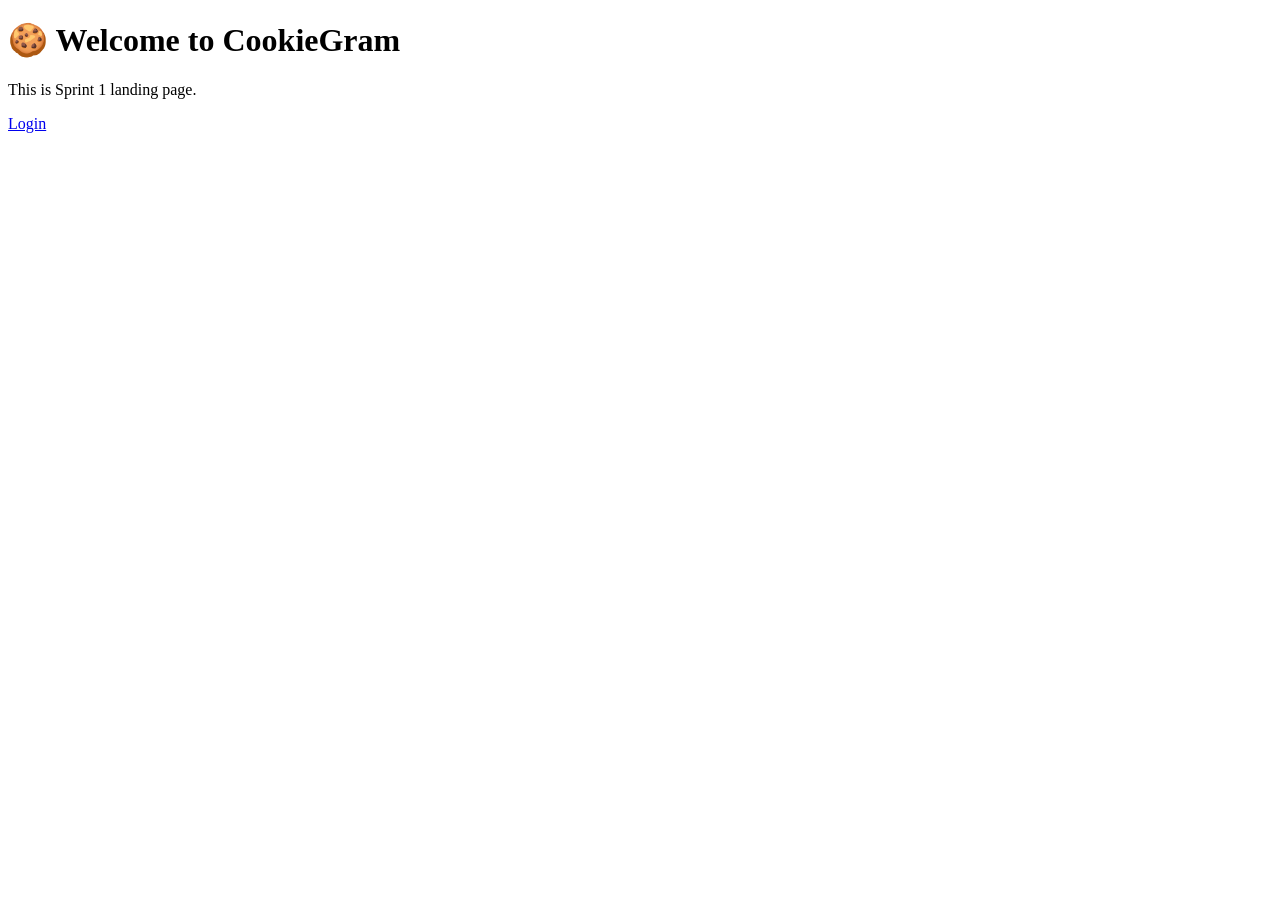
==== src/main/resources/templates/index.html @ 20fd0375 "Initial commit" ====
<!DOCTYPE html>
<html xmlns:th="http://www.thymeleaf.org">
<head>
    <meta charset="UTF-8">
    <title>CookieGram</title>
</head>
<body>

    <h1>🍪 Welcome to CookieGram</h1>
    <p>This is Sprint 1 landing page.</p>

    <a href="/login">Login</a>

</body>
</html>
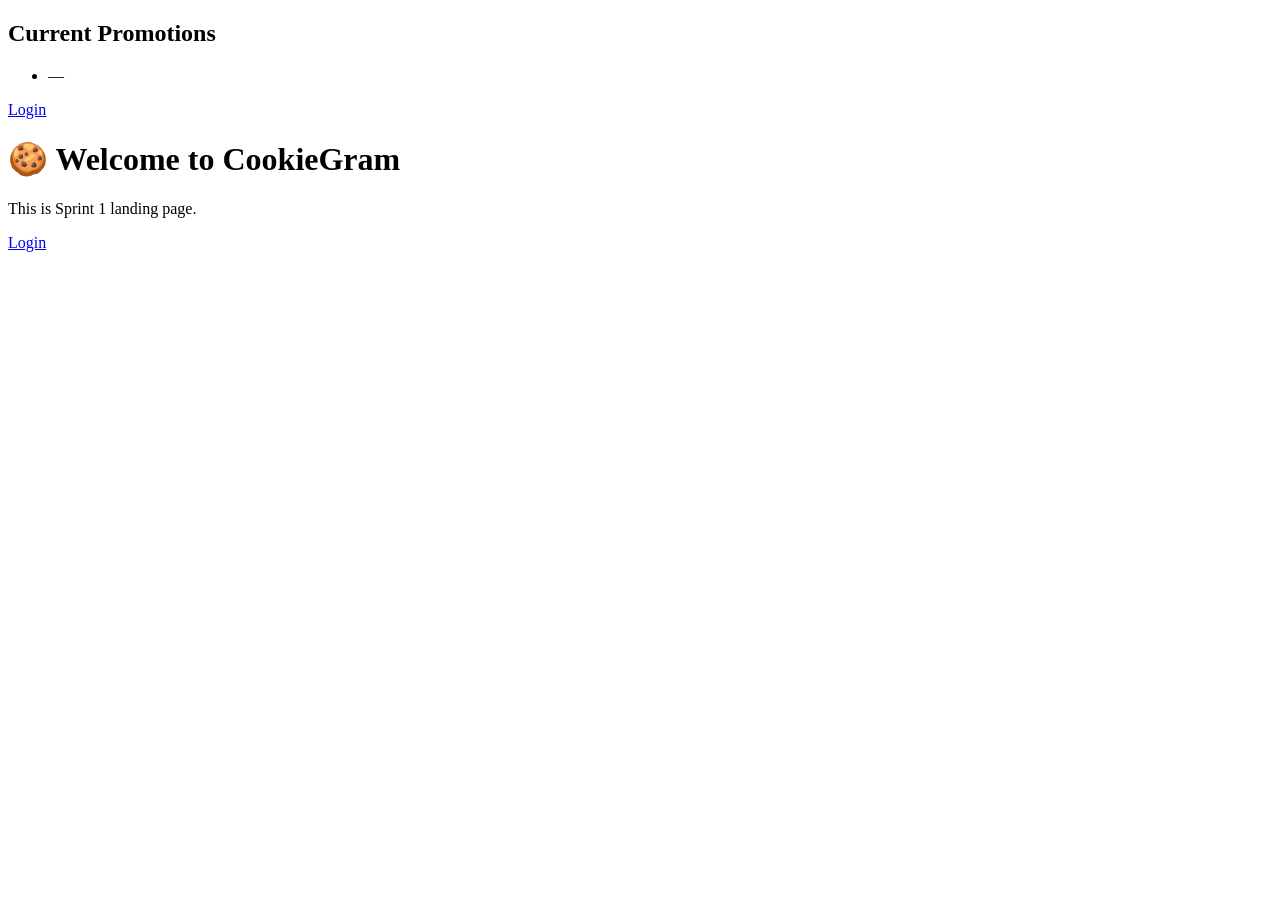
==== commit ba626a33: "Secound Commit" ====
--- a/src/main/resources/templates/index.html
+++ b/src/main/resources/templates/index.html
@@ -6,6 +6,18 @@
 </head>
 <body>
 
+    <h2>Current Promotions</h2>
+
+<ul>
+  <li th:each="promo : ${promotions}">
+    <strong th:text="${promo.title()}"></strong>
+    <span> — </span>
+    <span th:text="${promo.description()}"></span>
+  </li>
+</ul>
+
+<a href="/login">Login</a>
+
     <h1>🍪 Welcome to CookieGram</h1>
     <p>This is Sprint 1 landing page.</p>
 
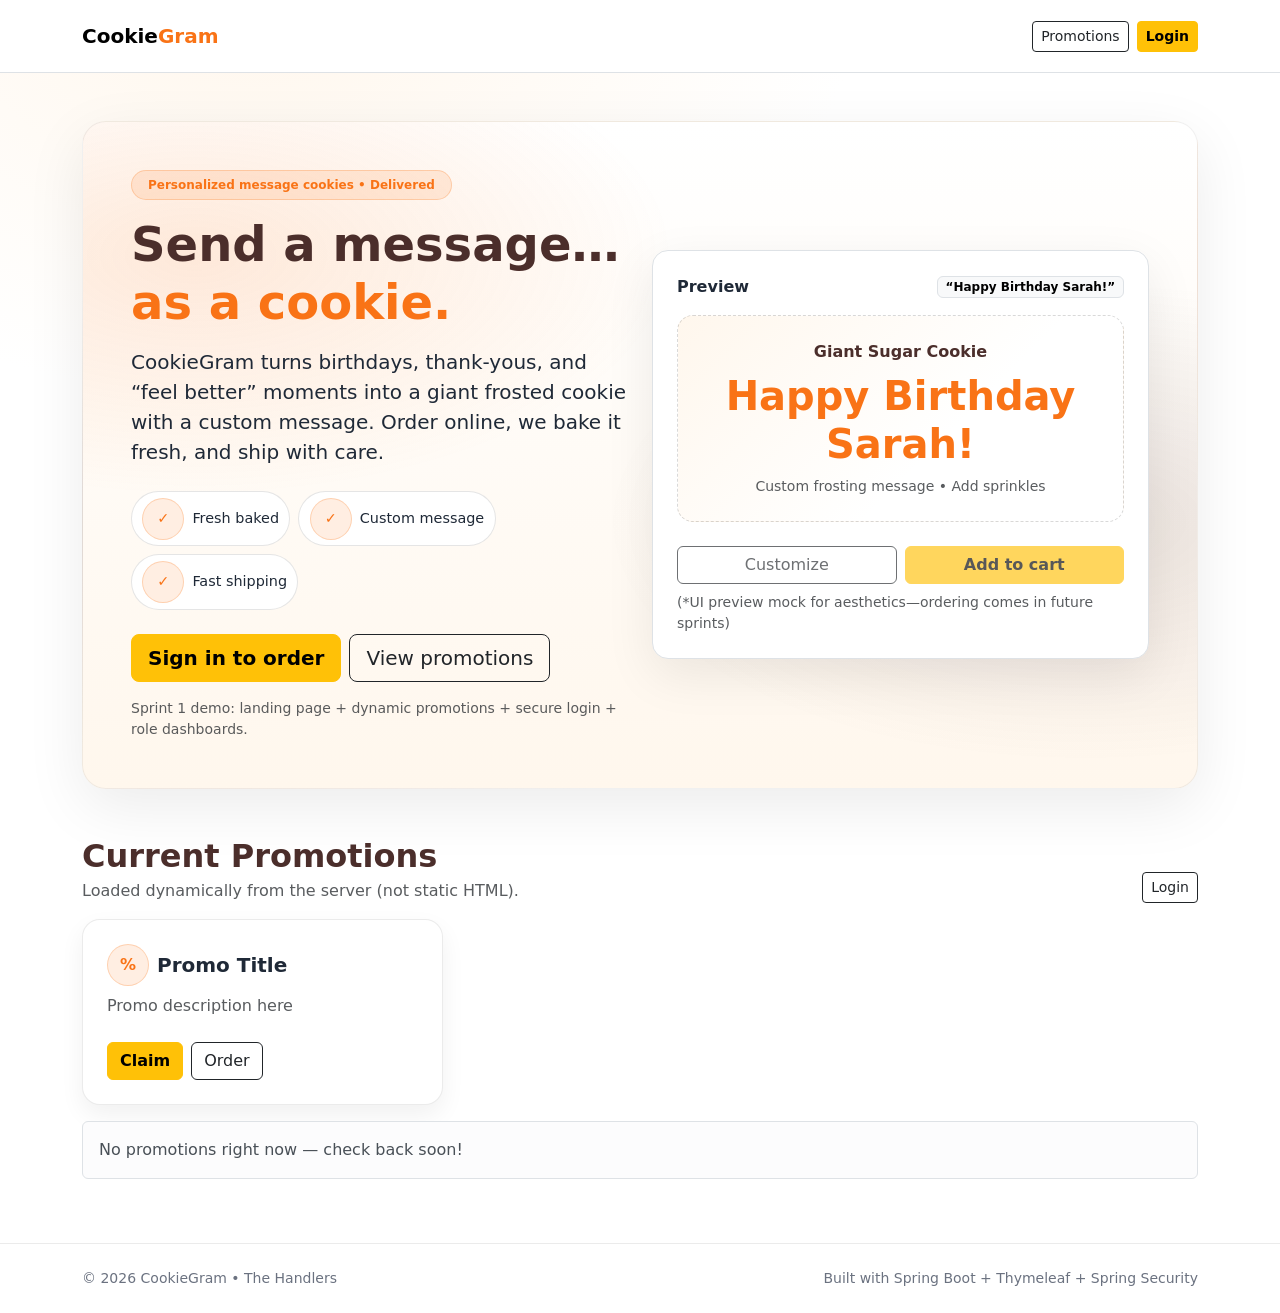
==== commit a267a5dd: "Third Committ" ====
--- a/src/main/resources/templates/index.html
+++ b/src/main/resources/templates/index.html
@@ -1,27 +1,195 @@
-<!DOCTYPE html>
-<html xmlns:th="http://www.thymeleaf.org">
+<!doctype html>
+<html lang="en" xmlns:th="http://www.thymeleaf.org">
 <head>
-    <meta charset="UTF-8">
-    <title>CookieGram</title>
+  <meta charset="UTF-8" />
+  <meta name="viewport" content="width=device-width, initial-scale=1" />
+  <title>CookieGram — Message Cookies Delivered</title>
+
+  <!-- Bootstrap (instant aesthetics) -->
+  <link href="https://cdn.jsdelivr.net/npm/bootstrap@5.3.3/dist/css/bootstrap.min.css" rel="stylesheet">
+
+  <style>
+    :root{
+      --cg-orange:#f97316;
+      --cg-brown:#4b2e2b;
+      --cg-cream:#fff7ed;
+    }
+    body{
+      font-family: system-ui, -apple-system, Segoe UI, Roboto, Arial, sans-serif;
+      background: radial-gradient(1200px 800px at 20% 0%, #fff7ed 0%, #ffffff 50%, #fff 100%);
+      color:#1f2937;
+    }
+    .navbar-brand span{ color: var(--cg-orange); }
+    .hero{
+      background:
+        radial-gradient(800px 400px at 10% 20%, rgba(249,115,22,.15) 0%, rgba(249,115,22,0) 60%),
+        radial-gradient(800px 400px at 90% 60%, rgba(75,46,43,.12) 0%, rgba(75,46,43,0) 60%),
+        linear-gradient(180deg, #ffffff 0%, #fff7ed 100%);
+      border: 1px solid rgba(0,0,0,.06);
+      box-shadow: 0 18px 60px rgba(0,0,0,.08);
+      border-radius: 24px;
+      overflow:hidden;
+    }
+    .badge-soft{
+      background: rgba(249,115,22,.12);
+      color: var(--cg-orange);
+      border: 1px solid rgba(249,115,22,.25);
+      font-weight: 600;
+    }
+    .promo-card{
+      border: 1px solid rgba(0,0,0,.08);
+      border-radius: 18px;
+      box-shadow: 0 10px 24px rgba(0,0,0,.06);
+      transition: transform .15s ease, box-shadow .15s ease;
+      height: 100%;
+    }
+    .promo-card:hover{
+      transform: translateY(-3px);
+      box-shadow: 0 16px 40px rgba(0,0,0,.10);
+    }
+    .chip{
+      display:inline-flex;
+      align-items:center;
+      gap:.5rem;
+      padding:.35rem .65rem;
+      border-radius: 999px;
+      border: 1px solid rgba(0,0,0,.10);
+      background:#fff;
+      font-size:.9rem;
+    }
+    .icon-circle{
+      width:42px;height:42px;border-radius:999px;
+      display:flex;align-items:center;justify-content:center;
+      background: rgba(249,115,22,.12);
+      border: 1px solid rgba(249,115,22,.25);
+      color: var(--cg-orange);
+      font-weight: 800;
+    }
+    .footer{
+      border-top:1px solid rgba(0,0,0,.08);
+      color:#6b7280;
+    }
+  </style>
 </head>
 <body>
 
-    <h2>Current Promotions</h2>
+<!-- Top Nav -->
+<nav class="navbar navbar-expand-lg bg-white border-bottom sticky-top">
+  <div class="container py-2">
+    <a class="navbar-brand fw-bold" href="/">
+      Cookie<span>Gram</span>
+    </a>
 
-<ul>
-  <li th:each="promo : ${promotions}">
-    <strong th:text="${promo.title()}"></strong>
-    <span> — </span>
-    <span th:text="${promo.description()}"></span>
-  </li>
-</ul>
+    <div class="d-flex gap-2">
+      <a class="btn btn-outline-dark btn-sm" href="#promotions">Promotions</a>
+      <a class="btn btn-warning btn-sm fw-semibold" href="/login">Login</a>
+    </div>
+  </div>
+</nav>
 
-<a href="/login">Login</a>
+<!-- Hero -->
+<header class="container my-5">
+  <div class="hero p-4 p-md-5">
+    <div class="row align-items-center g-4">
+      <div class="col-lg-6">
+        <span class="badge badge-soft rounded-pill px-3 py-2 mb-3">Personalized message cookies • Delivered</span>
+        <h1 class="display-5 fw-bold mb-3" style="color:var(--cg-brown);">
+          Send a message… <span style="color:var(--cg-orange);">as a cookie.</span>
+        </h1>
+        <p class="lead mb-4">
+          CookieGram turns birthdays, thank-yous, and “feel better” moments into a giant frosted cookie with a custom message.
+          Order online, we bake it fresh, and ship with care.
+        </p>
 
-    <h1>🍪 Welcome to CookieGram</h1>
-    <p>This is Sprint 1 landing page.</p>
+        <div class="d-flex flex-wrap gap-2 mb-4">
+          <div class="chip"><span class="icon-circle">✓</span> Fresh baked</div>
+          <div class="chip"><span class="icon-circle">✓</span> Custom message</div>
+          <div class="chip"><span class="icon-circle">✓</span> Fast shipping</div>
+        </div>
 
-    <a href="/login">Login</a>
+        <div class="d-flex flex-wrap gap-2">
+          <a class="btn btn-warning btn-lg fw-semibold" href="/login">Sign in to order</a>
+          <a class="btn btn-outline-dark btn-lg" href="#promotions">View promotions</a>
+        </div>
 
+        <p class="small text-muted mt-3 mb-0">
+          Sprint 1 demo: landing page + dynamic promotions + secure login + role dashboards.
+        </p>
+      </div>
+
+      <!-- Visual mock card (no images needed) -->
+      <div class="col-lg-6">
+        <div class="bg-white rounded-4 p-4 border" style="box-shadow:0 16px 50px rgba(0,0,0,.08);">
+          <div class="d-flex justify-content-between align-items-center mb-3">
+            <div class="fw-bold">Preview</div>
+            <span class="badge text-bg-light border">“Happy Birthday Sarah!”</span>
+          </div>
+          <div class="rounded-4 p-4" style="background: linear-gradient(135deg, #fff7ed 0%, #ffffff 60%); border: 1px dashed rgba(0,0,0,.15);">
+            <div class="text-center">
+              <div class="fw-bold mb-2" style="color:var(--cg-brown);">Giant Sugar Cookie</div>
+              <div class="display-6 fw-bold" style="color:var(--cg-orange);">Happy Birthday<br/>Sarah!</div>
+              <div class="small text-muted mt-2">Custom frosting message • Add sprinkles</div>
+            </div>
+          </div>
+          <div class="row g-2 mt-3">
+            <div class="col-6"><button class="btn btn-outline-dark w-100" disabled>Customize</button></div>
+            <div class="col-6"><button class="btn btn-warning w-100 fw-semibold" disabled>Add to cart</button></div>
+          </div>
+          <div class="small text-muted mt-2">(*UI preview mock for aesthetics—ordering comes in future sprints)</div>
+        </div>
+      </div>
+
+    </div>
+  </div>
+</header>
+
+<!-- Promotions -->
+<section id="promotions" class="container my-5">
+  <div class="d-flex align-items-end justify-content-between mb-3">
+    <div>
+      <h2 class="fw-bold mb-1" style="color:var(--cg-brown);">Current Promotions</h2>
+      <p class="text-muted mb-0">Loaded dynamically from the server (not static HTML).</p>
+    </div>
+    <a class="btn btn-outline-dark btn-sm" href="/login">Login</a>
+  </div>
+
+  <div class="row g-3">
+    <!-- Thymeleaf: promotions from server -->
+    <div class="col-md-6 col-lg-4" th:each="promo : ${promotions}">
+      <div class="promo-card p-4 bg-white">
+        <div class="d-flex align-items-center gap-2 mb-2">
+          <div class="icon-circle">%</div>
+          <h5 class="mb-0 fw-bold" th:text="${promo.title()}">Promo Title</h5>
+        </div>
+        <p class="text-muted mb-4" th:text="${promo.description()}">Promo description here</p>
+        <div class="d-flex gap-2">
+          <a class="btn btn-warning fw-semibold" href="/login">Claim</a>
+          <a class="btn btn-outline-dark" href="/login">Order</a>
+        </div>
+      </div>
+    </div>
+
+    <!-- Fallback if list is empty -->
+    <div class="col-12" th:if="${promotions == null || promotions.isEmpty()}">
+      <div class="alert alert-light border">
+        No promotions right now — check back soon!
+      </div>
+    </div>
+  </div>
+</section>
+
+<!-- Footer -->
+<footer class="footer py-4 mt-5 bg-white">
+  <div class="container d-flex flex-wrap justify-content-between align-items-center gap-2">
+    <div class="small">
+      © <span th:text="${#dates.format(#dates.createNow(), 'yyyy')}">2026</span> CookieGram • The Handlers
+    </div>
+    <div class="small">
+      Built with Spring Boot + Thymeleaf + Spring Security
+    </div>
+  </div>
+</footer>
+
+<script src="https://cdn.jsdelivr.net/npm/bootstrap@5.3.3/dist/js/bootstrap.bundle.min.js"></script>
 </body>
 </html>
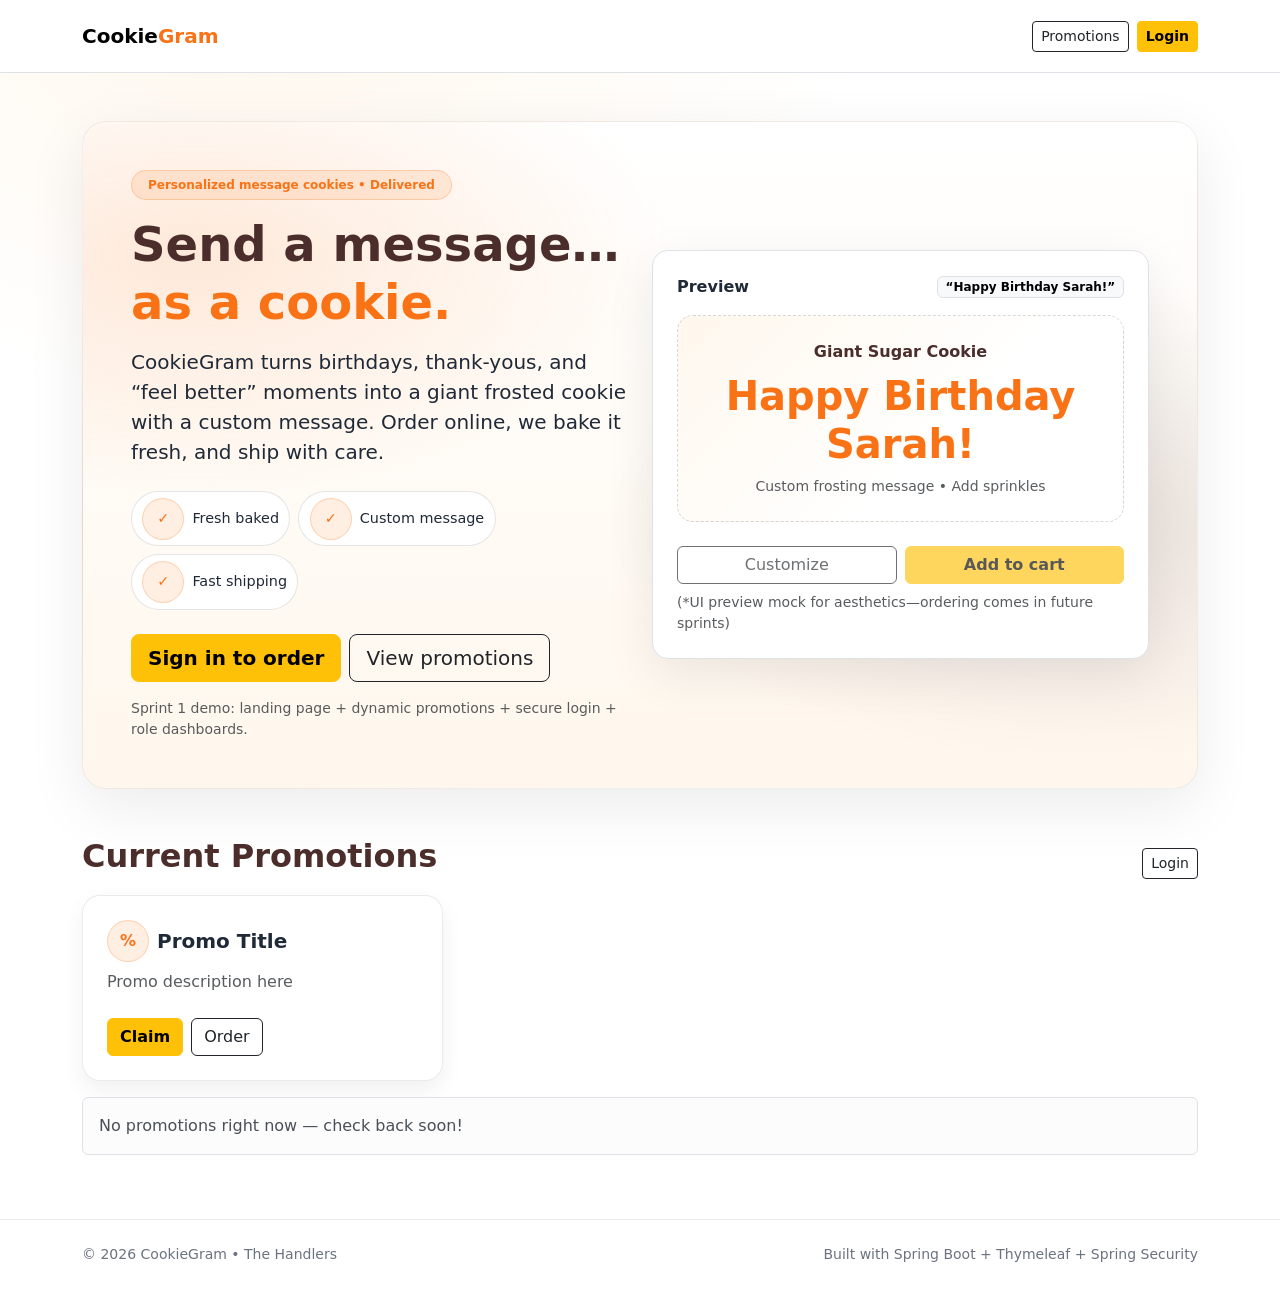
==== commit 3eb41a4c: "small edits" ====
--- a/src/main/resources/templates/index.html
+++ b/src/main/resources/templates/index.html
@@ -148,7 +148,7 @@
   <div class="d-flex align-items-end justify-content-between mb-3">
     <div>
       <h2 class="fw-bold mb-1" style="color:var(--cg-brown);">Current Promotions</h2>
-      <p class="text-muted mb-0">Loaded dynamically from the server (not static HTML).</p>
+      <p class="text-muted mb-0"></p>
     </div>
     <a class="btn btn-outline-dark btn-sm" href="/login">Login</a>
   </div>
